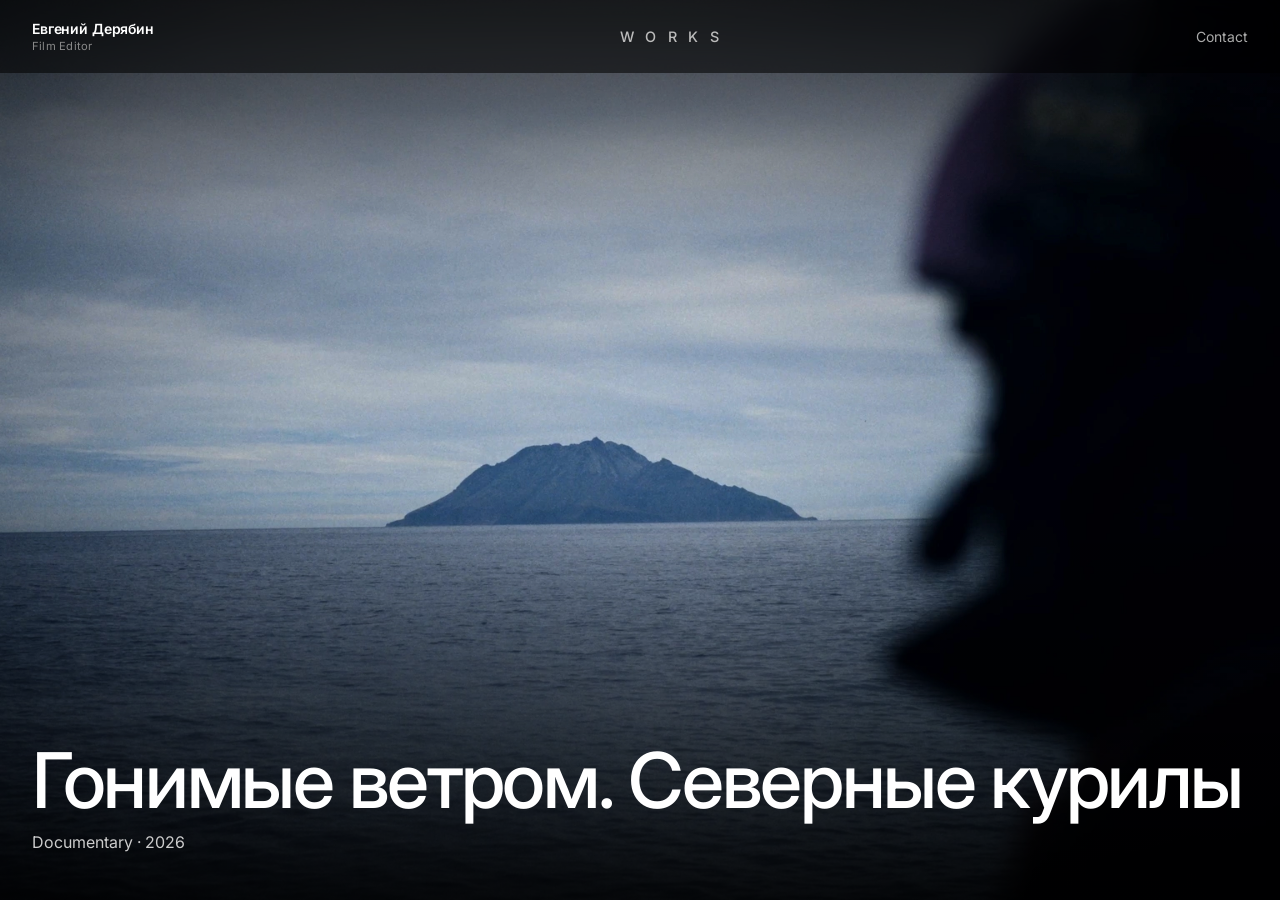
==== index.html @ 90d10fbf "Add files via upload" ====
<!DOCTYPE html>
<html lang="ru">
<head>
  <meta charset="UTF-8"/>
  <meta name="viewport" content="width=device-width, initial-scale=1.0"/>
  <title>Евгений Дерябин — Film Editor</title>
  <meta name="description" content="Режиссёр монтажа. Реклама, документалистика, игровое кино, музыкальные клипы."/>
  <link href="https://fonts.googleapis.com/css2?family=Inter:wght@400;500;600&display=swap" rel="stylesheet">
  <link rel="stylesheet" href="style.css"/>
</head>
<body>

  <!-- ===== ШАПКА ===== -->
  <header>
    <a href="#" class="logo" id="home-link">
      Евгений Дерябин<small>Film Editor</small>
    </a>
    <nav class="tabs">
      <button class="tab" id="works-tab">WORKS</button>
    </nav>
    <a href="#contact" class="contact-link" id="contact-link">Contact</a>
  </header>

  <main>

    <!-- ===== ГЛАВНАЯ (HERO) ===== -->
    <section class="view view-hero active" id="view-hero">
      <button class="hero-stage" id="hero-stage" aria-label="Открыть проект">
        <img id="hero-img"        class="hero-img-desktop" src="" alt=""/>
        <img id="hero-img-mobile" class="hero-img-mobile"  src="" alt=""/>
        <div class="hero-caption">
          <h1 id="hero-title"></h1>
          <p id="hero-meta"></p>
        </div>
      </button>
    </section>

    <!-- ===== СТРАНИЦА WORKS ===== -->
    <section class="view view-works" id="view-works">

      <!-- ====== РЯД: COMMERCIALS ====== -->
      <div class="reel" id="reel-commercial">
        <h2 class="reel-title">Commercials</h2>

        <div class="strip">

          <button class="thumb"
                  data-genre="commercial"
                  data-kid="nqwdRyvhLDgWe8nSFdbTAa"
                  data-title="AMAZING RED x BetBoom Team"
                  data-meta="Commercial · 2026"
                  data-img-mobile="assets/posters-mobile/ARxOZIO - BetBOOM_V_1.webp">
            <img src="assets/posters/ARxOZIO_BetBOOM.webp" alt="Work 1" class="desktop-image">
            <span class="thumb-label">
              <strong>AMAZING RED x BetBoom Team</strong><br/>
              <em>Commercial · 2026</em>
            </span>
          </button>

          <button class="thumb"
                  data-genre="commercial"
                  data-kid="k2VrGaJmFybCcjXkRYa8UV"
                  data-title="AMAZING RED — PUMA FADE NITRO"
                  data-meta="Commercial · 2026"
                  data-img-mobile="assets/posters-mobile/FADE_NITRO_V_1.webp">
            <img src="assets/posters/ARxOZIOxFADE_NITRO_1.webp" alt=""/>
            <span class="thumb-label">
              <strong>AMAZING RED — PUMA FADE NITRO</strong><br/>
              <em>Commercial · 2026</em>
            </span>
          </button>

        </div>

      </div>

      <!-- ====== РЯД: DOCUMENTARY ====== -->
      <div class="reel" id="reel-doc">
        <h2 class="reel-title">Documentary</h2>

        <div class="strip">

          <button class="thumb"
                  data-genre="doc"
                  data-kid="oVFPMuGCPP9yjT3HmVxnFJ"
                  data-title="Последний сезон"
                  data-meta="Documentary · 2025"
                  data-img-mobile="assets/posters-mobile/LS_V_1.webp">
            <img src="assets/posters/LSH.webp" alt=""/>
            <span class="thumb-label">
              <strong>Последний сезон</strong><br/>
              <em>Documentary · 2025</em>
            </span>
          </button>

          <button class="thumb"
                  data-genre="doc"
                  data-kid="eyZea8Cji9j75VaCVnuBPb"
                  data-title="Гонимые ветром. Северные курилы"
                  data-meta="Documentary · 2026"
                  data-img-mobile="assets/posters-mobile/KITE_V_3.webp">
            <img src="assets/posters/KITE_KURILS_1.webp" alt=""/>
            <span class="thumb-label">
              <strong>Гонимые ветром. Северные курилы</strong><br/>
              <em>Documentary · 2026</em>
            </span>
          </button>

        </div>

      </div>

      <!-- ====== РЯД: FILM ====== -->
      <div class="reel" id="reel-film">
        <h2 class="reel-title">Film</h2>

        <div class="strip">

          <button class="thumb"
                  data-genre="film"
                  data-kid="mtN2HgVNwgf5D84Md1mvJu"
                  data-title="Глазами младенца"
                  data-meta="Mini-serial · 2025"
                  data-img-mobile="assets/posters-mobile/GM_V_1.webp">
            <img src="assets/posters/GLAZAMI_MLADENCA_1.webp" alt=""/>
            <span class="thumb-label">
              <strong>Глазами младенца</strong><br/>
              <em>Mini-serial · 2025</em>
            </span>
          </button>

          <button class="thumb"
                  data-genre="film"
                  data-kid="ogw9y4DT3xG6JJhTafdrfG"
                  data-title="Только ветер гудит в проводах..."
                  data-meta="Short Film · 2023"
                  data-img-mobile="assets/posters-mobile/ONLY_WIND_V_2.webp">
            <img src="assets/posters/ONLY_WIND_3.webp" alt=""/>
            <span class="thumb-label">
              <strong>Только ветер гудит в проводах...</strong><br/>
              <em>Short Film · 2023</em>
            </span>
          </button>

        </div>
      </div>

      <!-- ====== РЯД: MUSIC VIDEOS ====== -->
      <div class="reel" id="reel-music">
        <h2 class="reel-title">Music Videos</h2>

        <div class="strip">

          <button class="thumb"
                  data-genre="music"
                  data-kid="mhGrARvPCQA2XtF58tf5qq"
                  data-title="Диктофон — ТэЖэ"
                  data-meta="Music Video · 2024"
                  data-img-mobile="assets/posters-mobile/TZH_V_1.webp">
            <img src="assets/posters/TeZHe_1.webp" alt=""/>
            <span class="thumb-label">
              <strong>Диктофон — ТэЖэ</strong><br/>
              <em>Music Video · 2024</em>
            </span>
          </button>

          <button class="thumb"
                  data-genre="music"
                  data-kid="tp16EhuVUdsgks79ANgfry"
                  data-title="ROFMAN - Южная Ночь"
                  data-meta="Music Video · 2024">
            <img src="assets/posters/YN_2.webp" alt=""/>
            <span class="thumb-label">
              <strong>ROFMAN - Южная Ночь</strong><br/>
              <em>Music Video · 2024</em>
            </span>
          </button>

          <button class="thumb"
                  data-genre="music"
                  data-kid="6wMTfmHBmrV52TkoDyh3Ad"
                  data-title="Диктофон — Начало рабочего дня"
                  data-meta="Music Video · 2025"
                  data-hero-exclude="true">
            <img src="assets/posters/NRD_2.webp" alt=""/>
            <span class="thumb-label">
              <strong>Диктофон — Начало рабочего дня</strong><br/>
              <em>Music Video · 2025</em>
            </span>
          </button>

          <button class="thumb"
                  data-genre="music"
                  data-kid="mFULmXFPWLecF9g2HhicSd"
                  data-title="Южный Север - Кленовый лист"
                  data-meta="Music Video · 2022"
                  data-hero-exclude="true">
            <img src="assets/posters/KL_2.webp" alt=""/>
            <span class="thumb-label">
              <strong>Южный Север - Кленовый лист</strong><br/>
              <em>Music Video · 2022</em>
            </span>
          </button>

        </div>

      </div>

      <!-- ====== ОБЩИЙ ПЛЕЕР ====== -->
       <div class="player" id="global-player">
        <div class="player-note" id="player-note"></div>
        <div class="player-frame" id="player-main">
          <div class="player-placeholder">Выберите проект выше ↑</div>
        </div>
      </div>

    </section>

  </main>

  <!-- ===== ФУТЕР ===== -->
  <footer id="contact">
    <div class="about">
      <p>
        Режиссёр монтажа. Работаю с рекламой, документальным и игровым кино, музыкальными клипами.
        По вопросам сотрудничества пишите на почту или в мессенджер:
      </p>
      <a href="mailto:ederabin07@gmail.com" class="email">ederabin07@gmail.com</a>
    </div>
    <div class="socials">
      <a href="https://t.me/ТВОЙ_НИКНЕЙМ" target="_blank">Telegram</a>
      <a href="https://www.kinopoisk.ru/name/10338328/" target="_blank">Кинопоиск</a>
    </div>
  </footer>

  <script src="script.js"></script>
</body>
</html>
---- style.css ----
* { margin:0; padding:0; box-sizing:border-box; }

html, body { background:#000; }
body {
  color:#fff;
  font-family:'Inter', -apple-system, BlinkMacSystemFont, sans-serif;
  font-size:14px;
  -webkit-font-smoothing:antialiased;
  min-height:100vh;
}
a { color:inherit; text-decoration:none; }

/* ===== ШАПКА ===== */
header {
  position:fixed; top:0; left:0; right:0; z-index:50;
  display:flex; justify-content:space-between; align-items:center;
  padding:1.25rem 2rem;
  background:rgba(0,0,0,0.55);
  backdrop-filter:blur(14px);
  -webkit-backdrop-filter:blur(14px);
}
.logo { font-weight:600; letter-spacing:-0.01em; }
.logo small {
  display:block; color:#888; font-weight:400;
  font-size:0.7rem; margin-top:0.15rem; letter-spacing:0.02em;
}
.tabs { display:flex; gap:0.4rem; }
.tab {
  background:transparent;
  border:none;
  color:#bbb;
  padding:0.45rem 0.5rem;
  font:inherit;
  font-size:0.9rem;
  font-weight:500;
  letter-spacing:0.8em;
  cursor:pointer;
  display:inline-flex;
  align-items:center;
  gap:0.6rem;
  transition:color 0.25s;
}
.tab::before { content:"["; opacity:0; transition:opacity 0.25s; }
.tab::after  { content:"]"; opacity:0; transition:opacity 0.25s; }
.tab:hover { color:#fff; }
.tab:hover::before,
.tab:hover::after,
.tab.active::before,
.tab.active::after { opacity:1; }
.tab.active { color:#fff; }
.contact-link { color:#aaa; font-size:0.875rem; }
.contact-link:hover { color:#fff; }

/* ===== ПЕРЕКЛЮЧЕНИЕ ВИДОВ ===== */
.view { display:none; }
.view.active { display:block; }

/* ===== HERO (ГЛАВНАЯ) ===== */
.view-hero {
  width:100%;
  height:100vh;        /* fallback */
  height:100dvh;       /* реальная видимая область (учитывает панели Safari) */
}
.hero-stage {
  width:100%; height:100%; position:relative;
  background:#000; border:none; padding:0; cursor:pointer;
  display:block; overflow:hidden;
  font-family:inherit;
}
.hero-stage img {
  width:100%; height:100%; object-fit:cover;
  transition:opacity 0.7s ease;
}
/* мобильная вертикальная картинка — по умолчанию скрыта */
.hero-stage .hero-img-mobile { display:none; }
.hero-stage.swap img { opacity:0; }
.hero-stage::after {
  content:""; position:absolute; inset:0;
  background:linear-gradient(180deg,
    rgba(0,0,0,0.5) 0%,
    transparent 25%,
    transparent 55%,
    rgba(0,0,0,0.85) 100%);
  pointer-events:none;
}
.hero-caption {
  position:absolute; left:2rem; right:2rem; bottom:3rem; z-index:2;
  text-align:left; color:#fff; pointer-events:none;
}
.hero-caption h1 {
  font-size:clamp(2.5rem, 6vw, 5rem);
  font-weight:500; letter-spacing:-0.03em; line-height:1;
}
.hero-caption p {
  margin-top:0.75rem; color:#ccc; font-size:1rem;
}

/* ===== СТРАНИЦА WORKS ===== */
.view-works { padding-top:6rem; padding-bottom:2rem; }

.reel {
  padding:0 0 3rem;
  border-bottom:1px solid #1a1a1a;
  margin-bottom:2rem;
}
.reel:last-child { border-bottom:none; }

.reel-title {
  padding:0 2rem;
  font-size:1.4rem; font-weight:500;
  letter-spacing:-0.01em;
  color:#fff;
  margin-bottom:1rem;
}

/* Полоса миниатюр */
.strip {
  display:flex; gap:1rem;
  overflow-x:auto;
  padding:0.5rem 2rem 1.25rem;
  scrollbar-width:thin; scrollbar-color:#333 transparent;
  align-items:flex-start; /* верхнее выравнивание — обложки в линию */
}
.strip::-webkit-scrollbar { height:6px; }
.strip::-webkit-scrollbar-thumb { background:#333; border-radius:3px; }

.thumb {
  flex:0 0 340px;
  background:none; border:none; padding:0;
  cursor:pointer; text-align:left;
  font-family:inherit;
  transition:transform 0.3s;
  display:flex;
  flex-direction:column;
}
.thumb:hover { transform:translateY(-3px); }
.thumb img {
  width:100%; aspect-ratio:16/9; object-fit:cover;
  border-radius:4px; display:block;
  outline:2px solid transparent;
  transition:outline-color 0.25s;
}
.thumb.active img { outline-color:#fff; }
.thumb-label {
  display:block; margin-top:0.6rem;
  font-size:0.875rem; line-height:1.35; color:#888;
}
.thumb-label strong { color:#fff; font-weight:500; }
.thumb-label em { font-style:normal; color:#888; font-size:0.8rem; }

/* Плеер */
.player { padding:2rem 2rem 1rem; }
.player-frame {
  position:relative; padding-bottom:44.8%; /* уменьшено на 20% от 16:9 */
  height:0;
  background:#0a0a0a; border-radius:6px; overflow:hidden;
  max-width:1120px;
  margin:0 auto;
}
.player-frame iframe {
  position:absolute; top:0; left:0;
  width:100%; height:100%; border:0;
}
.player-placeholder {
  position:absolute; inset:0;
  display:flex; align-items:center; justify-content:center;
  color:#555; font-size:1rem;
}

/* ===== ФУТЕР ===== */
footer {
  padding:5rem 2rem 3rem;
  border-top:1px solid #1a1a1a;
  display:grid; grid-template-columns:1.3fr 1fr; gap:3rem;
  background:#000;
}
.about p {
  font-size:1.05rem; line-height:1.6;
  color:#ccc; max-width:520px;
}
.about .email {
  display:inline-block; margin-top:1.25rem;
  font-size:1.05rem; color:#fff;
  border-bottom:1px solid #444;
  padding-bottom:0.15rem;
}
.about .email:hover { border-color:#fff; }
.socials {
  display:flex; flex-direction:column; gap:0.75rem;
  align-items:flex-end;
}
.socials a {
  font-size:1rem; color:#bbb;
  border-bottom:1px solid transparent;
  padding-bottom:0.1rem;
}
.socials a:hover { color:#fff; border-color:#fff; }

/* Появление рядов при скролле */
.reel {
  opacity:0;
  transform:translateY(40px);
  transition:opacity 0.8s ease, transform 0.8s ease;
}
.reel.visible {
  opacity:1;
  transform:translateY(0);
}

/* Скрыть футер, пока активна главная (Hero) */
#view-hero.active ~ footer,
body:has(#view-hero.active) footer { display:none; }


/* =========================================
   АДАПТИВ: ПЛАНШЕТЫ И НЕБОЛЬШИЕ ЭКРАНЫ
   ========================================= */
@media (max-width:900px) {
  header { padding:1rem; }
  .view-works { padding-top:5rem; }
  .reel-title { padding:0 1rem; font-size:1.2rem; }
  .strip { padding:0.5rem 1rem 1rem; }
  .player { padding:1rem 1rem 0; }
  .thumb { flex:0 0 250px; }
  .hero-caption { left:1.25rem; right:1.25rem; bottom:2rem; }
  footer {
    grid-template-columns:1fr; padding:3rem 1.5rem;
  }
  .socials {
    flex-direction:row; flex-wrap:wrap; gap:1.25rem;
    align-items:flex-start;
  }
}


/* =========================================
   АДАПТИВ: ТЕЛЕФОНЫ (≤ 768px)
   ========================================= */
@media (max-width:768px) {

  /* --- HERO: вертикальная картинка, фикс высоты под Safari --- */
  .view-hero {
    height:100vh;        /* fallback */
    height:100dvh;       /* реальная видимая область */
  }
  .hero-stage .hero-img-desktop { display:none; }
  .hero-stage .hero-img-mobile  {
    display:block;
    width:100%; height:100%;
    object-fit:cover;
  }
  /* подпись фиксируется снизу видимой области и не уезжает */
  .hero-caption {
    left:1.25rem; right:1.25rem;
    bottom:calc(2rem + env(safe-area-inset-bottom));
  }
  .hero-caption h1 {
    font-size:clamp(1.8rem, 7vw, 2.6rem);
  }
  .hero-caption p {
    font-size:0.875rem; margin-top:0.5rem;
  }

  /* --- ШАПКА: меньше шрифты, скрыть Contact на Hero --- */
  header { padding:0.75rem 1rem; }
  .logo { font-size:0.85rem; }
  .logo small { font-size:0.6rem; }
  .tab {
    font-size:0.72rem;
    letter-spacing:0.45em;
    padding:0.35rem 0.4rem;
  }
  .contact-link { font-size:0.78rem; }

  /* На Hero — Contact скрыт; WORKS уходит вправо вместо него */
  body:has(#view-hero.active) .contact-link { display:none; }
  body:has(#view-hero.active) .tabs {
    margin-left:auto; 
  margin-right: 0.05rem; /* отступ от края экрана */
  transform: translateY(-1px); /* тонкая подстройка */
}

  /* На странице Works — кнопка WORKS скрыта; справа стоит Contact */
  body:has(#view-works.active) .tabs { display:none; }
  
  /* --- WORKS: выравнивание обложек --- */
  .thumb { flex:0 0 230px; }
  .thumb img {
    width:100%;
    aspect-ratio:16/9;
    object-fit:cover;
  }
  /* фиксированная высота подписи — обложки больше не сдвигаются */
  .thumb-label {
    min-height:3.2em;
    font-size:0.8rem;
  }
  .thumb-label em { font-size:0.72rem; }

  /* --- ПЛЕЕР: полная ширина, классический 16:9, без скруглений --- */
  .player {
    padding:1.5rem 0 0.5rem;
  }
  .player-frame {
    padding-bottom:56.25%;   /* классический 16:9 */
    max-width:none;
    border-radius:0;
  }

  /* --- ФУТЕР: email ниже, соцсети ближе к нему --- */
  footer {
    gap:0.5rem;
    padding:3rem 1.5rem 3.5rem;
  }
  .about p { font-size:0.95rem; }
  .about .email {
    margin-top:1.75rem;
    font-size:1rem;
  }
  .socials {
    margin-top:0.5rem;
    gap:1.25rem;
  }
  .socials a { font-size:0.95rem; }
}

/* ===== ПОДПИСЬ НАД ПЛЕЕРОМ (полная версия) ===== */
.player-note {
  display:none;                 /* по умолчанию скрыта */
  max-width:1120px;
  margin:0 auto 0.9rem;         /* центрируем по ширине плеера + отступ снизу */
  font-size:0.95rem;
  color:#bbb;
  text-align:center;
}
.player-note a {
  color:#fff;
  border-bottom:1px solid #555;
  padding-bottom:0.1rem;
  transition:border-color 0.25s, color 0.25s;
}
.player-note a:hover {
  border-color:#fff;
}

@media (max-width:768px) {
  .player-note {
    max-width:none;
    margin:0 1rem 0.8rem;
    font-size:0.85rem;
  }
}
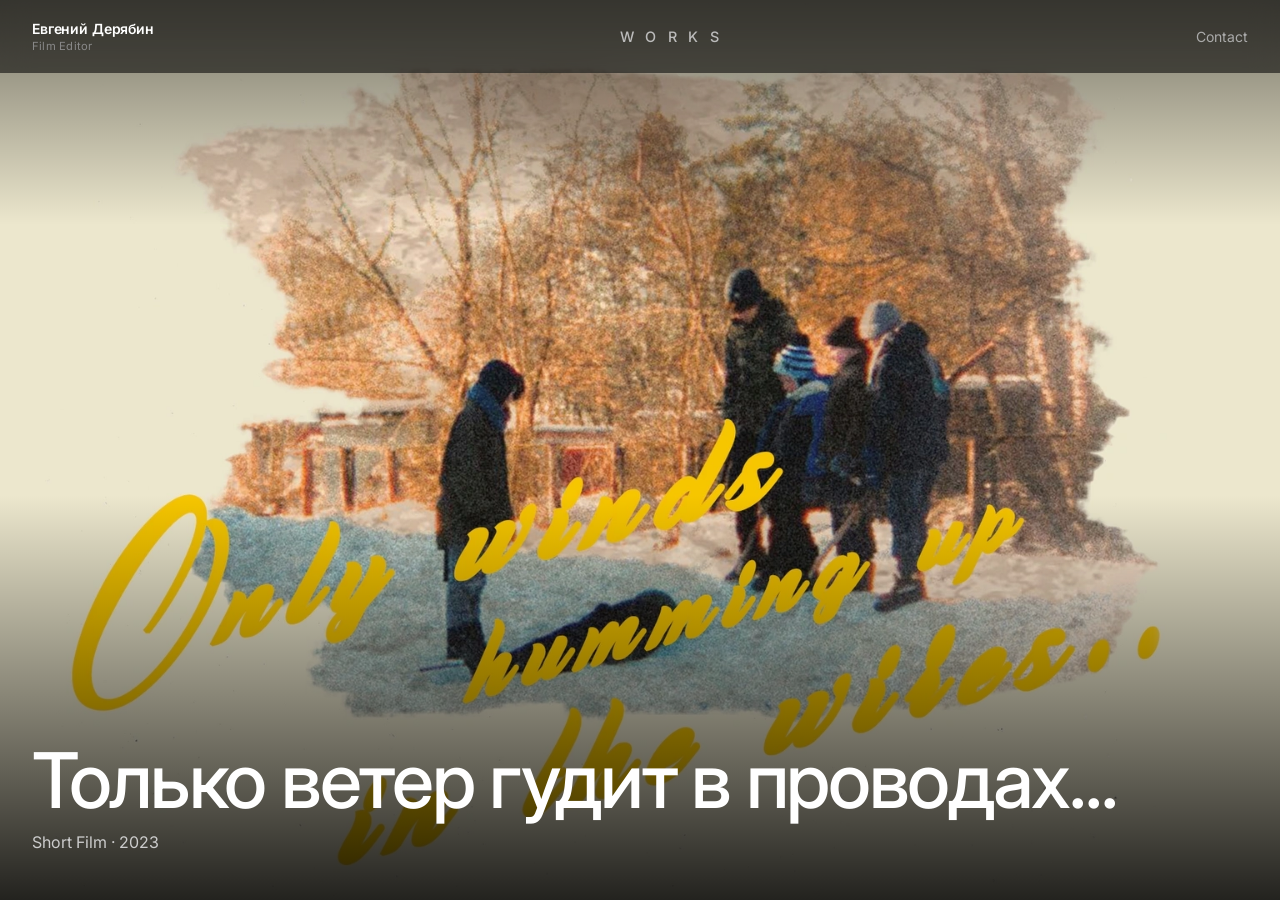
==== commit 6011de3d: "Update index.html" ====
--- a/index.html
+++ b/index.html
@@ -228,7 +228,7 @@
       <a href="mailto:ederabin07@gmail.com" class="email">ederabin07@gmail.com</a>
     </div>
     <div class="socials">
-      <a href="https://t.me/ТВОЙ_НИКНЕЙМ" target="_blank">Telegram</a>
+      <a href="https://t.me/ederabin" target="_blank">Telegram</a>
       <a href="https://www.kinopoisk.ru/name/10338328/" target="_blank">Кинопоиск</a>
     </div>
   </footer>
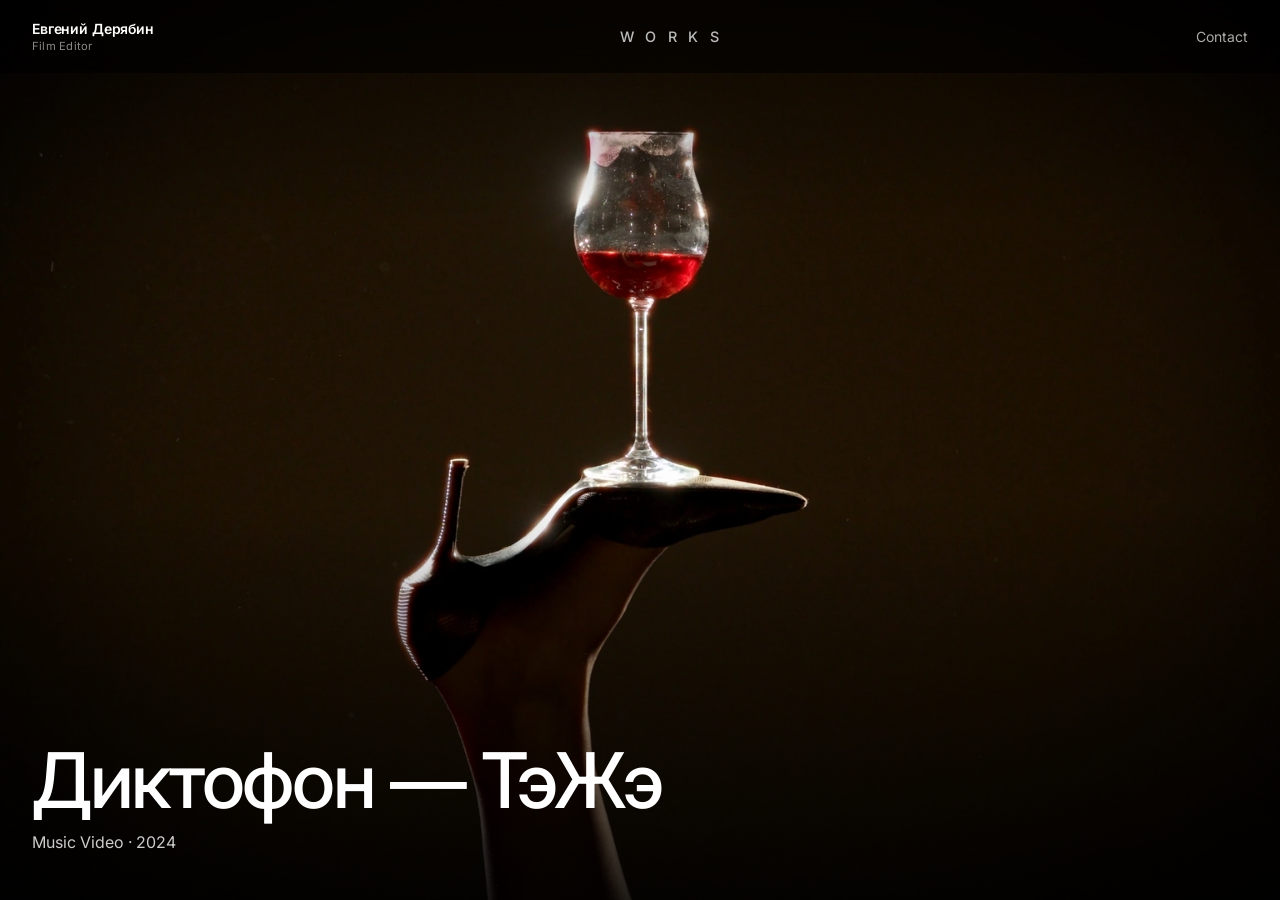
==== commit a2312de8: "s" ====
--- a/index.html
+++ b/index.html
@@ -70,6 +70,33 @@
             </span>
           </button>
 
+          <button class="thumb"
+                  data-genre="commercial"
+                  data-kid="br7ww1u9nxoaxU115jJ3B8"
+                  data-title="AMAZING RED — RAREMOD"
+                  data-meta="Commercial · 2026"
+                  data-img-mobile="assets/posters-mobile/AR_RAREMOD_2_9x16.webp">
+            <img src="assets/posters/AR_RAREMOD_2.webp" alt=""/>
+            <span class="thumb-label">
+              <strong>AMAZING RED — RAREMOD</strong><br/>
+              <em>Commercial · 2026</em>
+            </span>
+          </button>
+
+
+          <button class="thumb"
+                  data-genre="commercial"
+                  data-kid="b8dtNccgRLbYLPUT4str5Q"
+                  data-title="AMAZING RED — PUMA CLASSIC"
+                  data-meta="Commercial · 2026"
+                  data-img-mobile="assets/posters-mobile/AR_PUMA_CLASSIC_9x16.webp">
+            <img src="assets/posters/AR_PUMA_CLASSIC.webp" alt=""/>
+            <span class="thumb-label">
+              <strong>AMAZING RED — PUMA CLASSIC</strong><br/>
+              <em>Commercial · 2026</em>
+            </span>
+          </button>
+
         </div>
 
       </div>
@@ -228,7 +255,7 @@
       <a href="mailto:ederabin07@gmail.com" class="email">ederabin07@gmail.com</a>
     </div>
     <div class="socials">
-      <a href="https://t.me/ederabin" target="_blank">Telegram</a>
+      <a href="https://t.me/ТВОЙ_НИКНЕЙМ" target="_blank">Telegram</a>
       <a href="https://www.kinopoisk.ru/name/10338328/" target="_blank">Кинопоиск</a>
     </div>
   </footer>
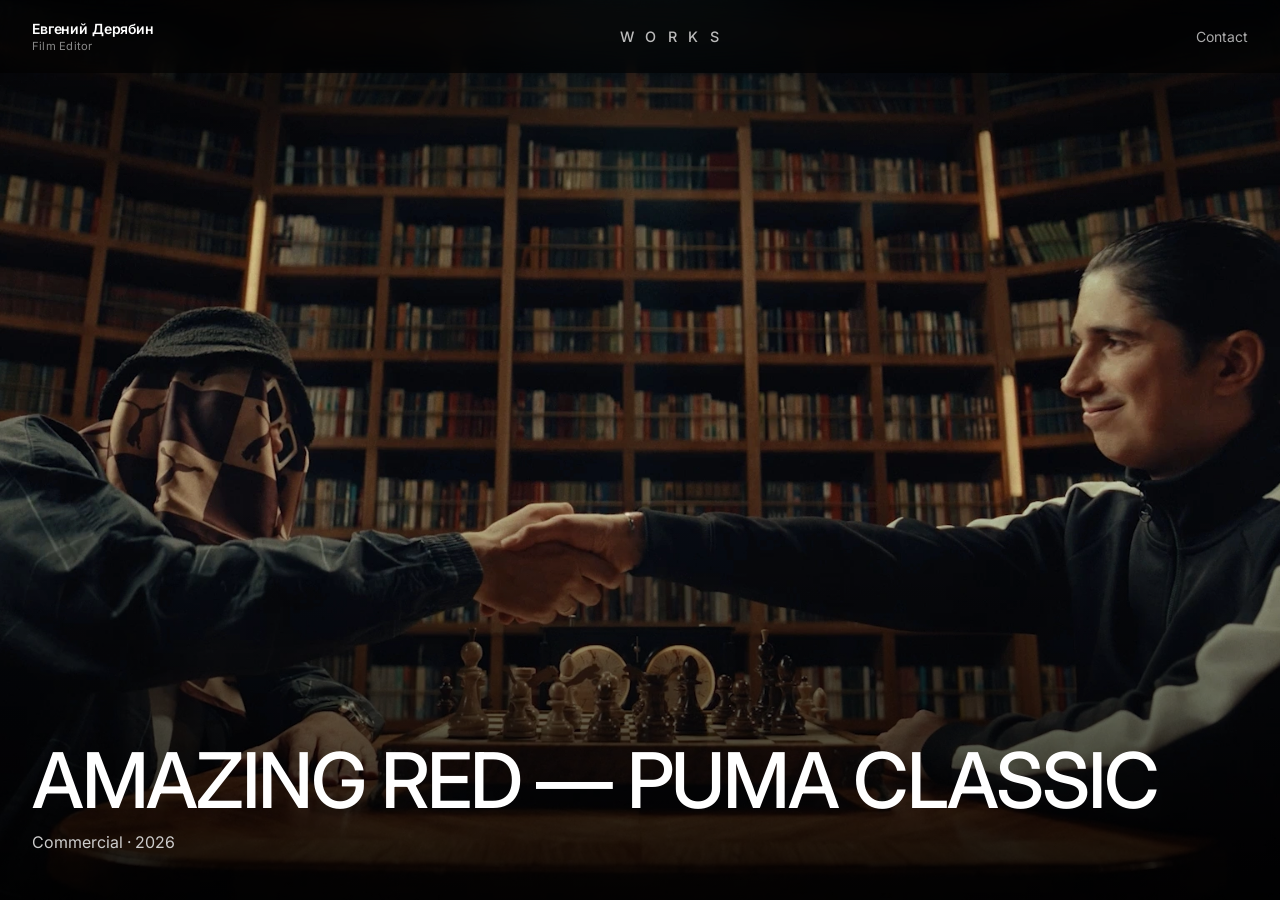
==== commit c0cc3430: "Update index.html" ====
--- a/index.html
+++ b/index.html
@@ -44,6 +44,21 @@
 
         <div class="strip">
 
+
+             <button class="thumb"
+                  data-genre="commercial"
+                  data-kid="b8dtNccgRLbYLPUT4str5Q"
+                  data-title="AMAZING RED — PUMA CLASSIC"
+                  data-meta="Commercial · 2026"
+                  data-img-mobile="assets/posters-mobile/AR_PUMA_CLASSIC_9x16.webp">
+            <img src="assets/posters/AR_PUMA_CLASSIC.webp" alt=""/>
+            <span class="thumb-label">
+              <strong>AMAZING RED — PUMA CLASSIC</strong><br/>
+              <em>Commercial · 2026</em>
+            </span>
+          </button>
+
+
           <button class="thumb"
                   data-genre="commercial"
                   data-kid="nqwdRyvhLDgWe8nSFdbTAa"
@@ -57,7 +72,22 @@
             </span>
           </button>
 
-          <button class="thumb"
+
+          <button class="thumb"
+                  data-genre="commercial"
+                  data-kid="br7ww1u9nxoaxU115jJ3B8"
+                  data-title="AMAZING RED — RAREMOD"
+                  data-meta="Commercial · 2026"
+                  data-img-mobile="assets/posters-mobile/AR_RAREMOD_2_9x16.webp">
+            <img src="assets/posters/AR_RAREMOD_2.webp" alt=""/>
+            <span class="thumb-label">
+              <strong>AMAZING RED — RAREMOD</strong><br/>
+              <em>Commercial · 2026</em>
+            </span>
+          </button>
+
+          
+           <button class="thumb"
                   data-genre="commercial"
                   data-kid="k2VrGaJmFybCcjXkRYa8UV"
                   data-title="AMAZING RED — PUMA FADE NITRO"
@@ -66,33 +96,6 @@
             <img src="assets/posters/ARxOZIOxFADE_NITRO_1.webp" alt=""/>
             <span class="thumb-label">
               <strong>AMAZING RED — PUMA FADE NITRO</strong><br/>
-              <em>Commercial · 2026</em>
-            </span>
-          </button>
-
-          <button class="thumb"
-                  data-genre="commercial"
-                  data-kid="br7ww1u9nxoaxU115jJ3B8"
-                  data-title="AMAZING RED — RAREMOD"
-                  data-meta="Commercial · 2026"
-                  data-img-mobile="assets/posters-mobile/AR_RAREMOD_2_9x16.webp">
-            <img src="assets/posters/AR_RAREMOD_2.webp" alt=""/>
-            <span class="thumb-label">
-              <strong>AMAZING RED — RAREMOD</strong><br/>
-              <em>Commercial · 2026</em>
-            </span>
-          </button>
-
-
-          <button class="thumb"
-                  data-genre="commercial"
-                  data-kid="b8dtNccgRLbYLPUT4str5Q"
-                  data-title="AMAZING RED — PUMA CLASSIC"
-                  data-meta="Commercial · 2026"
-                  data-img-mobile="assets/posters-mobile/AR_PUMA_CLASSIC_9x16.webp">
-            <img src="assets/posters/AR_PUMA_CLASSIC.webp" alt=""/>
-            <span class="thumb-label">
-              <strong>AMAZING RED — PUMA CLASSIC</strong><br/>
               <em>Commercial · 2026</em>
             </span>
           </button>
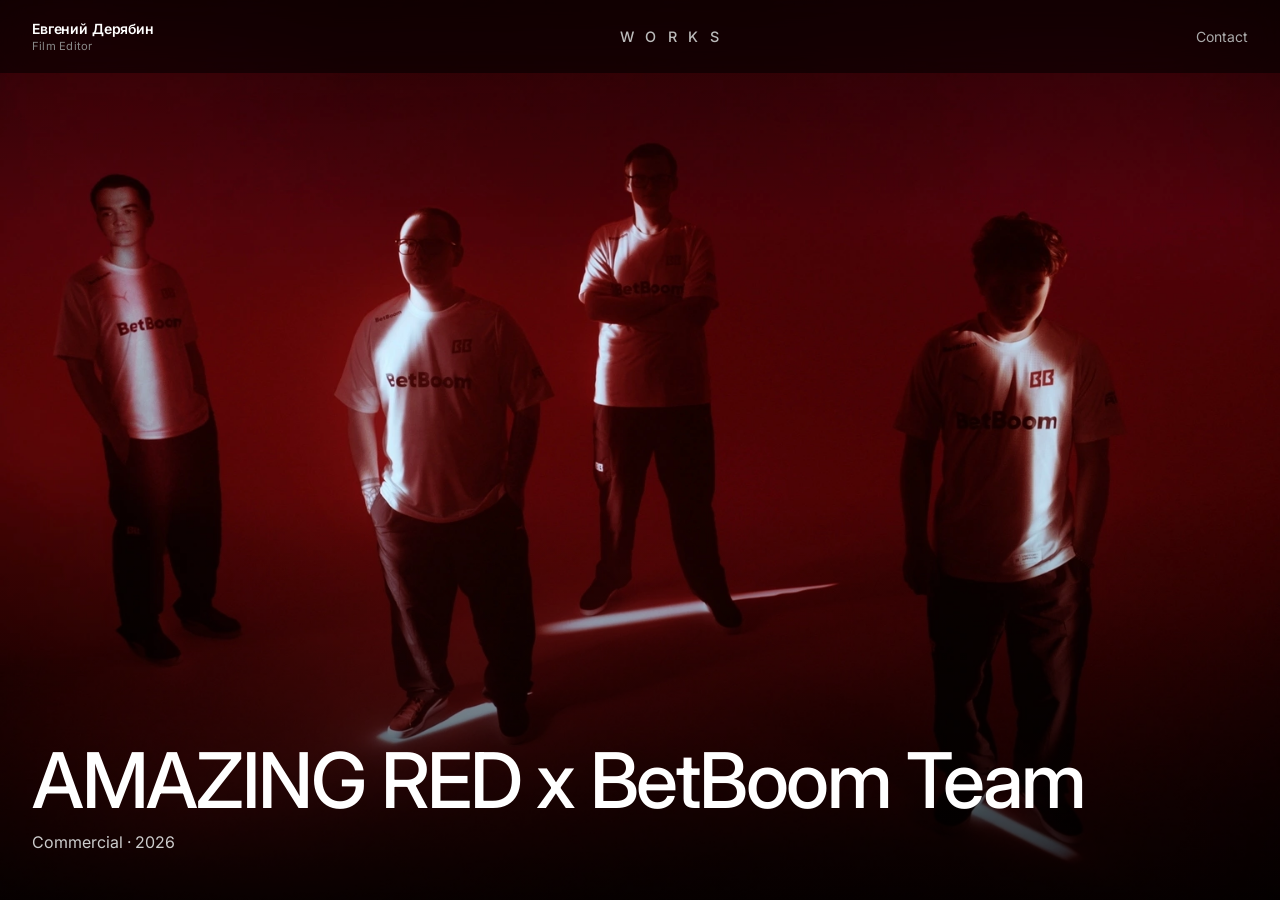
==== commit 372335f3: "Update index.html" ====
--- a/index.html
+++ b/index.html
@@ -258,7 +258,7 @@
       <a href="mailto:ederabin07@gmail.com" class="email">ederabin07@gmail.com</a>
     </div>
     <div class="socials">
-      <a href="https://t.me/ТВОЙ_НИКНЕЙМ" target="_blank">Telegram</a>
+      <a href="https://t.me/ederabin" target="_blank">Telegram</a>
       <a href="https://www.kinopoisk.ru/name/10338328/" target="_blank">Кинопоиск</a>
     </div>
   </footer>
